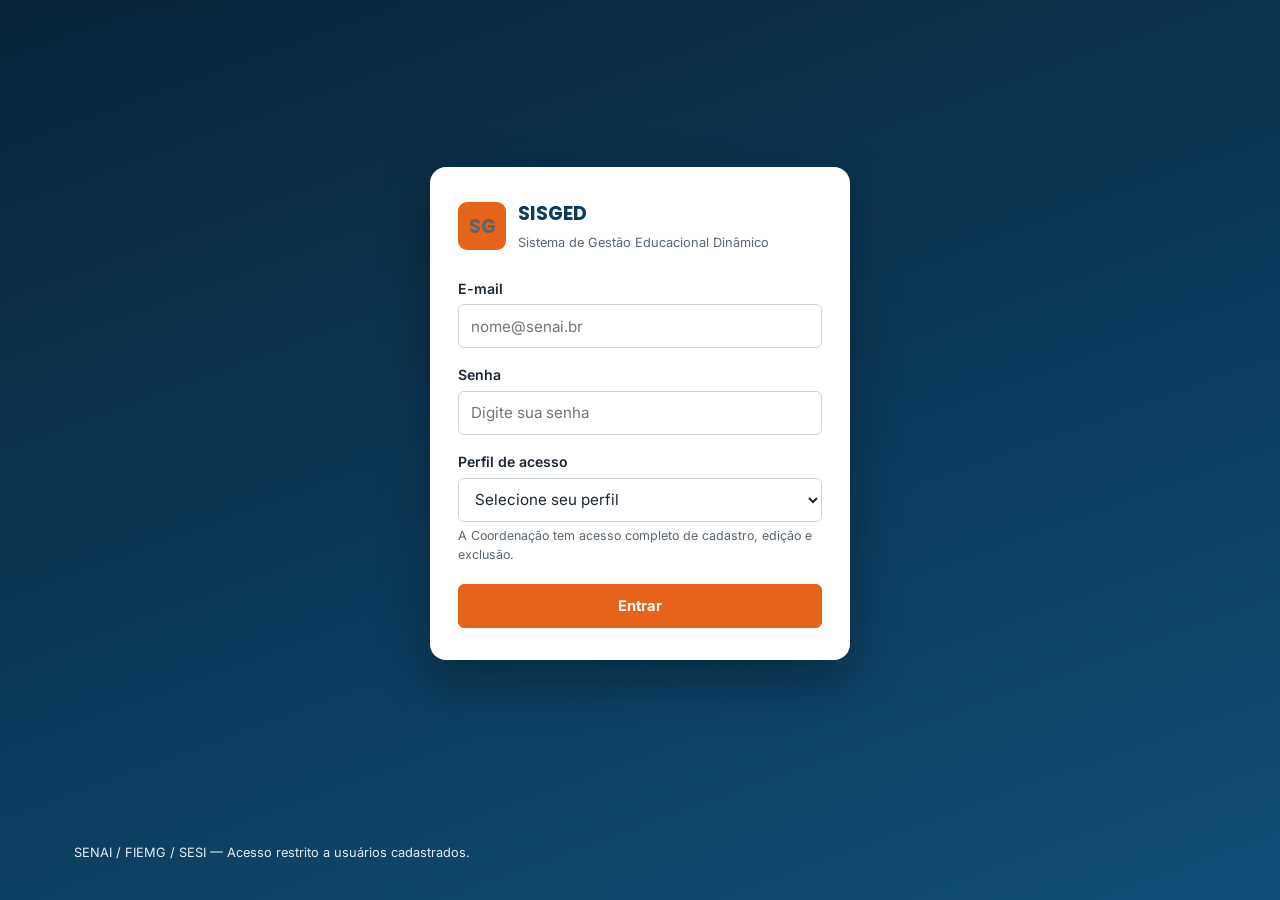
==== public/views/aulas.html @ 30b14d01 "refactor: move arquivos atualizados para a raiz do projeto" ====
<!DOCTYPE html>
<html lang="pt-BR">
<head>
  <meta charset="UTF-8">
  <meta name="viewport" content="width=device-width, initial-scale=1.0">
  <title>Aulas | SISGED — Sistema de Gestão Educacional Dinâmico</title>
  <meta name="description" content="Agendamento de aulas do SISGED: vincule turma, instrutor, sala, data e horário.">
  <meta name="robots" content="noindex">
  <link rel="stylesheet" href="../css/style.css">
</head>
<body>

  <a class="link-pular" href="#conteudo-principal">Pular para o conteúdo</a>

  <header class="cabecalho">
    <div class="cabecalho-topo">
      <a class="marca" href="turmas.html">
        <span class="marca-selo" aria-hidden="true">SG</span>
        <span class="marca-texto">
          <strong>SISGED</strong>
          <span>Gestão Educacional Dinâmica</span>
        </span>
      </a>
      <div class="cabecalho-acoes">
        <button type="button" id="btn-modo-escuro" class="botao-icone" aria-pressed="false">
          <span aria-hidden="true">🌙</span><span class="sr-only">Alternar modo escuro</span>
        </button>
        <button type="button" id="btn-modo-daltonico" class="botao-icone" aria-pressed="false">
          <span aria-hidden="true">◐</span><span class="sr-only">Alternar modo daltônico</span>
        </button>
        <button type="button" id="btn-logout" class="botao botao-secundario">Sair</button>
      </div>
    </div>
    <nav class="navegacao-principal" aria-label="Navegação principal">
      <ul>
        <li><a href="turmas.html">Turmas</a></li>
        <li><a href="aulas.html" aria-current="page">Aulas</a></li>
        <li><a href="salas.html">Salas</a></li>
        <li><a href="instrutores.html">Instrutores</a></li>
        <li><a href="relatorios.html">Relatórios</a></li>
      </ul>
    </nav>
  </header>

  <main id="conteudo-principal" class="conteudo">
    <div class="cabecalho-pagina">
      <div>
        <h1>Aulas</h1>
        <p>Agende aulas vinculando turma, instrutor, sala, data e horário.</p>
      </div>
      <span class="rodape-perfil">Acesso conforme perfil ativo</span>
    </div>

    <div class="grade-principal">
      <section class="painel" aria-labelledby="titulo-form-aula">
        <h2 id="titulo-form-aula">Agendar aula</h2>
        <p class="painel-descricao">Somente a Coordenação pode agendar, editar ou excluir aulas.</p>

        <form id="form-aula" novalidate>
          <input type="hidden" id="aula-id" name="id">

          <div class="campo">
            <label for="aula-turma-id">Turma</label>
            <select id="aula-turma-id" name="turma_id" required>
              <option value="">Selecione a Turma</option>
            </select>
          </div>

          <div class="campo">
            <label for="aula-instrutor-id">Instrutor</label>
            <select id="aula-instrutor-id" name="instrutor_id" required>
              <option value="">Selecione o Instrutor</option>
            </select>
          </div>

          <div class="campo">
            <label for="aula-sala-id">Sala</label>
            <select id="aula-sala-id" name="sala_id" required>
              <option value="">Selecione a Sala</option>
            </select>
          </div>

          <div class="campo">
            <label for="aula-data">Data da aula</label>
            <input type="date" id="aula-data" name="data" required>
          </div>

          <div class="linha-campos duas-colunas">
            <div class="campo">
              <label for="aula-hora-inicio">Horário de início</label>
              <input type="time" id="aula-hora-inicio" name="hora_inicio" required>
            </div>
            <div class="campo">
              <label for="aula-hora-fim">Horário de término</label>
              <input type="time" id="aula-hora-fim" name="hora_fim" required>
            </div>
          </div>

          <div class="acoes-formulario">
            <button type="submit" id="btn-salvar-aula" class="botao botao-primario">Agendar Aula</button>
          </div>
        </form>
      </section>

      <section class="painel" aria-labelledby="titulo-tabela-aulas">
        <div class="tabela-toolbar">
          <h2 id="titulo-tabela-aulas">Grade de aulas</h2>
          <div class="campo-busca">
            <label for="input-busca-tabela">Buscar</label>
            <input type="search" id="input-busca-tabela" placeholder="Filtrar por turma, instrutor ou sala...">
          </div>
        </div>

        <div class="tabela-wrapper">
          <table id="tabela-aulas">
            <caption class="sr-only">Grade de aulas agendadas, com turma, instrutor, sala, data e horário</caption>
            <thead>
              <tr>
                <th scope="col">ID</th>
                <th scope="col">Turma</th>
                <th scope="col">Instrutor</th>
                <th scope="col">Sala</th>
                <th scope="col">Data</th>
                <th scope="col">Horário</th>
                <th scope="col"><span class="sr-only">Ações</span></th>
              </tr>
            </thead>
            <tbody>
              <tr>
                <td colspan="7" class="estado-vazio">Carregando aulas…</td>
              </tr>
            </tbody>
          </table>
        </div>
      </section>
    </div>
  </main>

  <div id="modal-confirmar-exclusao" class="modal-fundo" role="alertdialog" aria-modal="true" aria-labelledby="modal-titulo-exclusao" hidden>
    <div class="modal-caixa">
      <h2 id="modal-titulo-exclusao">Confirmar exclusão</h2>
      <p>Esta ação não poderá ser desfeita. Deseja realmente excluir este registro?</p>
      <div class="modal-acoes">
        <button type="button" id="btn-cancelar-exclusao" class="botao botao-contorno">Cancelar</button>
        <button type="button" id="btn-confirmar-exclusao" class="botao botao-primario">Excluir</button>
      </div>
    </div>
  </div>

  <footer class="rodape">SISGED — Évora Dev · SENAI / FIEMG / SESI</footer>

  <div id="toast" class="toast" role="status" aria-live="polite" aria-atomic="true"></div>

  <script src="../js/integracao.js"></script>
  <script src="../js/permissoes.js"></script>
  <script src="../js/acessibilidade.js"></script>
  <script src="../js/aulas.js"></script>
</body>
</html>
---- public/css/style.css ----
/* =========================================================================
   SISGED — Sistema de Gestão Educacional Dinâmico
   Estilos globais — Mobile First / WCAG / Identidade visual FIEMG · SENAI
   =========================================================================
   Paleta inspirada nas cores institucionais do Sistema Indústria:
   azul (FIEMG/confiança) + laranja (SENAI/energia e inovação técnica).
   ========================================================================= */

@import url('https://fonts.googleapis.com/css2?family=Poppins:wght@600;700&family=Inter:wght@400;500;600;700&display=swap');

:root {
  /* --- Cor: base institucional --- */
  --azul-900: #082338;
  --azul-800: #0B3C5D;
  --azul-700: #114E78;
  --azul-600: #17679C;
  --azul-100: #E4EEF5;

  --laranja-700: #C74F0F;
  --laranja-600: #E8631A;
  --laranja-500: #F2833D;
  --laranja-100: #FDE7D8;

  --verde-600: #2E7D53;
  --verde-100: #E1F3E9;
  --vermelho-600: #C62E3D;
  --vermelho-100: #FBE4E6;

  --cinza-900: #1C2733;
  --cinza-700: #3B4854;
  --cinza-600: #5A6672;
  --cinza-300: #CBD3D9;
  --cinza-150: #E7ECEF;
  --cinza-100: #F4F6F8;
  --branco: #FFFFFF;

  /* --- Papéis semânticos (facilita modo escuro/daltônico) --- */
  --cor-fundo: var(--cinza-100);
  --cor-superficie: var(--branco);
  --cor-texto: var(--cinza-900);
  --cor-texto-suave: var(--cinza-600);
  --cor-borda: var(--cinza-300);

  --cor-primaria: var(--azul-800);
  --cor-primaria-hover: var(--azul-900);
  --cor-destaque: var(--laranja-600);
  --cor-destaque-hover: var(--laranja-700);
  --cor-destaque-texto: var(--branco);

  --cor-sucesso: var(--verde-600);
  --cor-sucesso-bg: var(--verde-100);
  --cor-erro: var(--vermelho-600);
  --cor-erro-bg: var(--vermelho-100);

  --fonte-titulo: 'Poppins', 'Segoe UI', sans-serif;
  --fonte-corpo: 'Inter', 'Segoe UI', sans-serif;

  --raio: 10px;
  --raio-pequeno: 6px;
  --sombra: 0 1px 3px rgba(8, 35, 56, 0.10), 0 1px 2px rgba(8, 35, 56, 0.08);
  --transicao: 160ms ease;
}

/* =========================================================================
   1. RESET E BASE
   ========================================================================= */

*, *::before, *::after { box-sizing: border-box; }

html {
  -webkit-text-size-adjust: 100%;
  scroll-behavior: smooth;
}

@media (prefers-reduced-motion: reduce) {
  html { scroll-behavior: auto; }
  *, *::before, *::after {
    animation-duration: 0.01ms !important;
    animation-iteration-count: 1 !important;
    transition-duration: 0.01ms !important;
  }
}

body {
  margin: 0;
  min-height: 100vh;
  font-family: var(--fonte-corpo);
  font-size: 1rem;
  line-height: 1.55;
  color: var(--cor-texto);
  background: var(--cor-fundo);
  transition: background-color var(--transicao), color var(--transicao);
}

h1, h2, h3, h4 {
  font-family: var(--fonte-titulo);
  color: var(--cor-primaria);
  line-height: 1.25;
  margin: 0 0 0.5em;
}

h1 { font-size: 1.5rem; }
h2 { font-size: 1.2rem; }
h3 { font-size: 1.05rem; }

p { margin: 0 0 1em; max-width: 68ch; }

a { color: var(--azul-700); }
a:hover { color: var(--laranja-600); }

img { max-width: 100%; display: block; }

.sr-only {
  position: absolute;
  width: 1px; height: 1px;
  padding: 0; margin: -1px;
  overflow: hidden;
  clip: rect(0, 0, 0, 0);
  white-space: nowrap;
  border: 0;
}

/* Foco visível — obrigatório para acessibilidade de teclado (WCAG 2.4.7) */
a:focus-visible,
button:focus-visible,
input:focus-visible,
select:focus-visible,
textarea:focus-visible,
[tabindex]:focus-visible {
  outline: 3px solid var(--laranja-600);
  outline-offset: 2px;
  border-radius: 4px;
}

.link-pular {
  position: absolute;
  left: 0.5rem;
  top: -3rem;
  background: var(--azul-900);
  color: var(--branco);
  padding: 0.75rem 1.25rem;
  border-radius: var(--raio-pequeno);
  z-index: 200;
  transition: top var(--transicao);
  text-decoration: none;
  font-weight: 600;
}
.link-pular:focus { top: 0.5rem; }

/* =========================================================================
   2. CABEÇALHO E NAVEGAÇÃO
   ========================================================================= */

.cabecalho {
  background: var(--cor-primaria);
  color: var(--branco);
  position: sticky;
  top: 0;
  z-index: 100;
  box-shadow: var(--sombra);
}

.cabecalho-topo {
  display: flex;
  align-items: center;
  justify-content: space-between;
  gap: 0.75rem;
  padding: 0.75rem 1rem;
  max-width: 1180px;
  margin: 0 auto;
}

.marca {
  display: flex;
  align-items: center;
  gap: 0.6rem;
  text-decoration: none;
  color: var(--branco);
}

.marca-selo {
  width: 40px;
  height: 40px;
  flex-shrink: 0;
  border-radius: 9px;
  background: var(--cor-destaque);
  display: flex;
  align-items: center;
  justify-content: center;
  font-family: var(--fonte-titulo);
  font-weight: 700;
  font-size: 1.05rem;
  color: var(--azul-900);
}

.marca-texto { line-height: 1.2; }
.marca-texto strong {
  display: block;
  font-family: var(--fonte-titulo);
  font-size: 1.05rem;
  letter-spacing: 0.01em;
}
.marca-texto span {
  display: block;
  font-size: 0.72rem;
  color: var(--laranja-100);
  font-weight: 500;
}

.cabecalho-acoes {
  display: flex;
  align-items: center;
  gap: 0.4rem;
}

.botao-icone {
  width: 40px;
  height: 40px;
  display: inline-flex;
  align-items: center;
  justify-content: center;
  background: rgba(255,255,255,0.08);
  border: 1px solid rgba(255,255,255,0.25);
  border-radius: var(--raio-pequeno);
  color: var(--branco);
  font-size: 1.1rem;
  cursor: pointer;
  transition: background var(--transicao), transform var(--transicao);
}
.botao-icone:hover { background: rgba(255,255,255,0.18); }
.botao-icone[aria-pressed="true"] {
  background: var(--cor-destaque);
  border-color: var(--cor-destaque);
  color: var(--azul-900);
}

.navegacao-principal {
  background: var(--azul-900);
  overflow-x: auto;
}
.navegacao-principal ul {
  list-style: none;
  display: flex;
  gap: 0.25rem;
  margin: 0;
  padding: 0 0.75rem;
  max-width: 1180px;
  margin-inline: auto;
}
.navegacao-principal a {
  display: inline-block;
  white-space: nowrap;
  padding: 0.8rem 0.9rem;
  color: var(--cinza-150);
  text-decoration: none;
  font-weight: 600;
  font-size: 0.9rem;
  border-bottom: 3px solid transparent;
}
.navegacao-principal a:hover {
  color: var(--branco);
  border-bottom-color: rgba(242, 131, 61, 0.5);
}
.navegacao-principal a[aria-current="page"] {
  color: var(--branco);
  border-bottom-color: var(--cor-destaque);
}

/* =========================================================================
   3. ESTRUTURA / LAYOUT PRINCIPAL
   ========================================================================= */

.conteudo {
  max-width: 1180px;
  margin: 0 auto;
  padding: 1.25rem 1rem 3rem;
}

.cabecalho-pagina {
  display: flex;
  flex-wrap: wrap;
  align-items: flex-end;
  justify-content: space-between;
  gap: 0.75rem;
  margin-bottom: 1.25rem;
  padding-bottom: 1rem;
  border-bottom: 1px solid var(--cor-borda);
}
.cabecalho-pagina p {
  margin: 0;
  color: var(--cor-texto-suave);
  font-size: 0.95rem;
}

.rodape-perfil {
  font-size: 0.85rem;
  color: var(--cor-texto-suave);
  background: var(--azul-100);
  border: 1px solid var(--cor-borda);
  padding: 0.35rem 0.7rem;
  border-radius: 999px;
}

.grade-principal {
  display: grid;
  gap: 1.5rem;
  grid-template-columns: 1fr;
}

@media (min-width: 900px) {
  .grade-principal {
    grid-template-columns: minmax(300px, 380px) 1fr;
    align-items: start;
  }
}

.painel {
  background: var(--cor-superficie);
  border: 1px solid var(--cor-borda);
  border-radius: var(--raio);
  box-shadow: var(--sombra);
  padding: 1.25rem;
}
.painel + .painel { margin-top: 1.5rem; }

.painel > h2 {
  margin-bottom: 0.2rem;
  font-size: 1.1rem;
}
.painel .painel-descricao {
  color: var(--cor-texto-suave);
  font-size: 0.88rem;
  margin-bottom: 1rem;
}

footer.rodape {
  text-align: center;
  padding: 1.5rem 1rem 2rem;
  color: var(--cor-texto-suave);
  font-size: 0.82rem;
}

/* =========================================================================
   4. FORMULÁRIOS
   ========================================================================= */

form { margin: 0; }

.campo {
  margin-bottom: 1rem;
}

.campo label {
  display: block;
  font-weight: 600;
  font-size: 0.88rem;
  color: var(--cor-texto);
  margin-bottom: 0.3rem;
}

.campo .campo-dica {
  display: block;
  font-weight: 400;
  font-size: 0.78rem;
  color: var(--cor-texto-suave);
  margin-top: 0.25rem;
}

input[type="text"],
input[type="email"],
input[type="password"],
input[type="date"],
input[type="time"],
input[type="number"],
input[type="search"],
select,
textarea {
  width: 100%;
  min-height: 44px;
  padding: 0.55rem 0.75rem;
  font-family: var(--fonte-corpo);
  font-size: 0.95rem;
  color: var(--cor-texto);
  background: var(--cor-superficie);
  border: 1.5px solid var(--cor-borda);
  border-radius: var(--raio-pequeno);
  transition: border-color var(--transicao), box-shadow var(--transicao);
}

input:hover, select:hover, textarea:hover { border-color: var(--cinza-600); }

input:focus, select:focus, textarea:focus {
  border-color: var(--azul-600);
  box-shadow: 0 0 0 3px var(--azul-100);
}

select { cursor: pointer; }

.linha-campos {
  display: grid;
  gap: 1rem;
  grid-template-columns: 1fr;
}
@media (min-width: 480px) {
  .linha-campos.duas-colunas { grid-template-columns: 1fr 1fr; }
}

.acoes-formulario {
  display: flex;
  flex-wrap: wrap;
  gap: 0.75rem;
  align-items: center;
  margin-top: 1.25rem;
}

.mensagem-erro {
  color: var(--cor-erro);
  background: var(--cor-erro-bg);
  border: 1px solid var(--cor-erro);
  border-radius: var(--raio-pequeno);
  padding: 0.6rem 0.8rem;
  font-size: 0.88rem;
  margin-top: 0.75rem;
  font-weight: 600;
}
.mensagem-erro:empty { display: none; }

/* =========================================================================
   5. BOTÕES
   ========================================================================= */

.botao {
  display: inline-flex;
  align-items: center;
  justify-content: center;
  gap: 0.4rem;
  min-height: 44px;
  padding: 0.6rem 1.25rem;
  font-family: var(--fonte-corpo);
  font-weight: 700;
  font-size: 0.92rem;
  border-radius: var(--raio-pequeno);
  border: 1.5px solid transparent;
  cursor: pointer;
  text-decoration: none;
  transition: background var(--transicao), border-color var(--transicao), transform 100ms ease;
}
.botao:active { transform: translateY(1px); }

.botao-primario {
  background: var(--cor-destaque);
  color: var(--cor-destaque-texto);
  border-color: var(--cor-destaque);
}
.botao-primario:hover { background: var(--cor-destaque-hover); border-color: var(--cor-destaque-hover); }

.botao-secundario {
  background: transparent;
  color: var(--branco);
  border-color: rgba(255,255,255,0.5);
}
.botao-secundario:hover { background: rgba(255,255,255,0.12); }

.botao-contorno {
  background: transparent;
  color: var(--cor-primaria);
  border-color: var(--azul-700);
}
.botao-contorno:hover { background: var(--azul-100); }

/* =========================================================================
   6. TABELAS
   ========================================================================= */

.tabela-wrapper {
  overflow-x: auto;
  border: 1px solid var(--cor-borda);
  border-radius: var(--raio);
  background: var(--cor-superficie);
}

table {
  width: 100%;
  border-collapse: collapse;
  min-width: 560px;
  font-size: 0.9rem;
}

caption {
  text-align: left;
  font-weight: 600;
  padding: 0.9rem 1rem 0;
  color: var(--cor-primaria);
}

thead th {
  position: sticky;
  top: 0;
  background: var(--azul-800);
  color: var(--branco);
  text-align: left;
  font-family: var(--fonte-titulo);
  font-weight: 600;
  font-size: 0.82rem;
  letter-spacing: 0.01em;
  padding: 0.75rem 1rem;
  white-space: nowrap;
}

tbody td {
  padding: 0.7rem 1rem;
  border-bottom: 1px solid var(--cor-borda);
  vertical-align: middle;
}

tbody tr:nth-child(even) { background: var(--cinza-100); }
tbody tr:hover { background: var(--azul-100); }

tbody tr:last-child td { border-bottom: none; }

table .btn-editar,
table .btn-deletar {
  min-height: 36px;
  padding: 0.4rem 0.75rem;
  font-size: 0.82rem;
  border-radius: var(--raio-pequeno);
  border: 1.5px solid transparent;
  cursor: pointer;
  font-weight: 700;
  margin-right: 0.4rem;
}
table .btn-editar {
  background: var(--azul-100);
  color: var(--azul-800);
  border-color: var(--azul-600);
}
table .btn-editar:hover { background: var(--azul-600); color: var(--branco); }

table .btn-deletar {
  background: var(--vermelho-100);
  color: var(--vermelho-600);
  border-color: var(--vermelho-600);
}
table .btn-deletar:hover { background: var(--vermelho-600); color: var(--branco); }

.tabela-toolbar {
  display: flex;
  flex-wrap: wrap;
  gap: 0.75rem;
  align-items: center;
  justify-content: space-between;
  margin-bottom: 0.75rem;
}
.tabela-toolbar .campo-busca {
  display: flex;
  align-items: center;
  gap: 0.5rem;
  flex: 1 1 240px;
}
.tabela-toolbar .campo-busca label { font-weight: 600; font-size: 0.85rem; white-space: nowrap; }
.tabela-toolbar input[type="search"] { min-height: 40px; }

.estado-vazio {
  text-align: center;
  padding: 2rem 1rem;
  color: var(--cor-texto-suave);
}

/* =========================================================================
   7. TOAST (NOTIFICAÇÕES)
   ========================================================================= */

.toast {
  position: fixed;
  left: 50%;
  bottom: 1.25rem;
  transform: translate(-50%, 150%);
  min-width: 260px;
  max-width: min(90vw, 420px);
  background: var(--cor-superficie);
  color: var(--cor-texto);
  border-left: 6px solid var(--cor-texto-suave);
  border-radius: var(--raio-pequeno);
  box-shadow: 0 8px 24px rgba(8, 35, 56, 0.25);
  padding: 0.85rem 1rem;
  font-size: 0.9rem;
  font-weight: 600;
  opacity: 0;
  transition: transform 220ms ease, opacity 220ms ease;
  z-index: 300;
}
@media (min-width: 640px) {
  .toast { left: auto; right: 1.5rem; bottom: 1.5rem; transform: translateY(150%); }
  .toast.mostrar { transform: translateY(0); }
}
.toast.mostrar { transform: translate(-50%, 0); opacity: 1; }

.toast.sucesso { border-left-color: var(--cor-sucesso); }
.toast.sucesso::before { content: "✓  "; color: var(--cor-sucesso); }
.toast.erro { border-left-color: var(--cor-erro); }
.toast.erro::before { content: "⚠  "; color: var(--cor-erro); }

/* =========================================================================
   8. MODAL DE CONFIRMAÇÃO
   ========================================================================= */

.modal-fundo {
  position: fixed;
  inset: 0;
  background: rgba(8, 35, 56, 0.55);
  display: flex;
  align-items: center;
  justify-content: center;
  padding: 1rem;
  z-index: 400;
}
.modal-fundo[hidden] { display: none; }

.modal-caixa {
  background: var(--cor-superficie);
  border-radius: var(--raio);
  max-width: 420px;
  width: 100%;
  padding: 1.5rem;
  box-shadow: 0 12px 32px rgba(8, 35, 56, 0.3);
}
.modal-caixa h2 { margin-bottom: 0.5rem; }
.modal-acoes {
  display: flex;
  justify-content: flex-end;
  gap: 0.75rem;
  margin-top: 1.5rem;
}

/* =========================================================================
   9. TELA DE LOGIN
   ========================================================================= */

.tela-login {
  min-height: 100vh;
  display: flex;
  flex-direction: column;
  background: linear-gradient(160deg, var(--azul-900) 0%, var(--azul-800) 55%, var(--azul-700) 100%);
}

.login-envolucro {
  flex: 1;
  display: flex;
  align-items: center;
  justify-content: center;
  padding: 2rem 1rem;
}

.login-cartao {
  width: 100%;
  max-width: 420px;
  background: var(--cor-superficie);
  border-radius: 16px;
  box-shadow: 0 20px 50px rgba(0,0,0,0.35);
  padding: 2rem 1.75rem;
}

.login-marca {
  display: flex;
  align-items: center;
  gap: 0.75rem;
  margin-bottom: 1.5rem;
}
.login-marca .marca-selo { width: 48px; height: 48px; font-size: 1.2rem; }
.login-marca strong {
  display: block;
  font-family: var(--fonte-titulo);
  font-size: 1.2rem;
  color: var(--cor-primaria);
}
.login-marca span { font-size: 0.8rem; color: var(--cor-texto-suave); }

.login-cartao .botao-primario { width: 100%; }

.login-rodape-info {
  text-align: center;
  color: var(--azul-100);
  font-size: 0.8rem;
  padding: 1rem 1rem 1.5rem;
}

/* =========================================================================
   10. MODO ESCURO (btn-modo-escuro)
   ========================================================================= */

body.modo-escuro {
  --cor-fundo: #0E1720;
  --cor-superficie: #172431;
  --cor-texto: #EAF0F5;
  --cor-texto-suave: #A9B7C4;
  --cor-borda: #2C3B49;
  --azul-100: #1E3245;
  --cinza-100: #1B2833;
  --vermelho-100: #3A1E22;
  --verde-100: #17301F;
}

body.modo-escuro .cabecalho,
body.modo-escuro .navegacao-principal { background: #071119; }

body.modo-escuro .login-cartao { background: var(--cor-superficie); }

body.modo-escuro thead th { background: #0A1D2E; }

body.modo-escuro .toast { background: #1E2C3A; color: var(--cor-texto); }

/* =========================================================================
   11. MODO DALTÔNICO (btn-modo-daltonico)
   Ajusta a paleta para reforçar contraste entre estados de sucesso/erro,
   evitando depender apenas do par vermelho/verde (problemático para
   deuteranopia/protanopia). Sucesso passa a usar um azul-petróleo e o
   erro um vermelho mais alaranjado, sempre reforçados por ícone (✓ / ⚠).
   ========================================================================= */

body.modo-daltonico {
  --cor-sucesso: #0A6E8C;
  --cor-sucesso-bg: #DCF0F5;
  --cor-erro: #B23A00;
  --cor-erro-bg: #FBE4D3;
  --cor-destaque: #E8631A;
}

body.modo-daltonico table .btn-editar {
  background: #FFFFFF;
  border-width: 2px;
}
body.modo-daltonico table .btn-deletar {
  border-width: 2px;
  background: #FFFFFF;
}
body.modo-daltonico table .btn-deletar::after { content: " ✕"; }
body.modo-daltonico table .btn-editar::after { content: " ✎"; }

/* =========================================================================
   12. UTILITÁRIOS E RESPONSIVIDADE GERAL
   ========================================================================= */

.somente-coordenacao { }

@media (min-width: 640px) {
  .cabecalho-topo { padding: 0.85rem 1.5rem; }
  .conteudo { padding: 2rem 1.5rem 4rem; }
  h1 { font-size: 1.75rem; }
}

@media print {
  .cabecalho, .navegacao-principal, .acoes-formulario, .painel form,
  table .btn-editar, table .btn-deletar, .toast, .tabela-toolbar { display: none !important; }
}
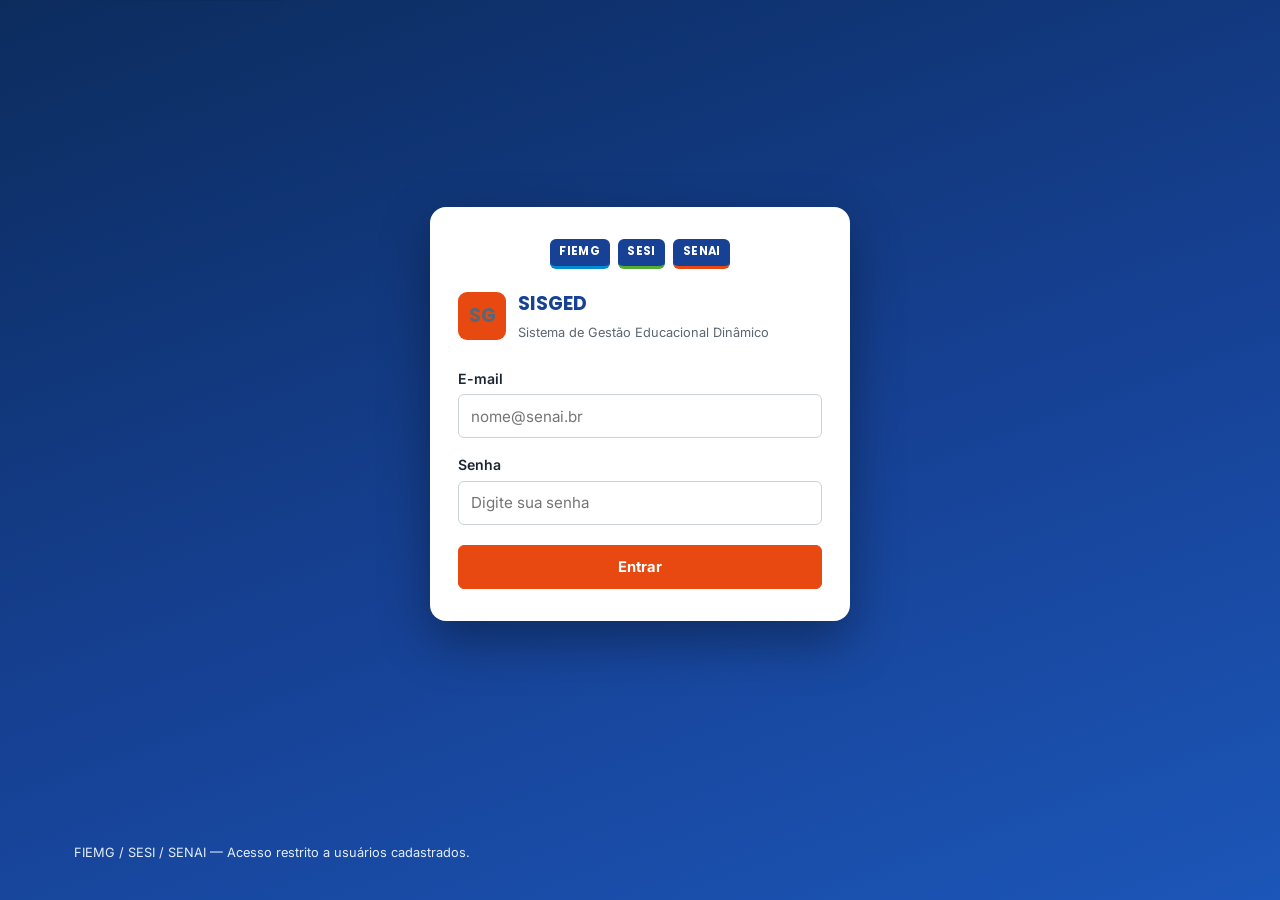
==== commit 2dd2da02: "ajustes técnicos" ====
--- a/public/views/aulas.html
+++ b/public/views/aulas.html
@@ -37,7 +37,7 @@
         <li><a href="aulas.html" aria-current="page">Aulas</a></li>
         <li><a href="salas.html">Salas</a></li>
         <li><a href="instrutores.html">Instrutores</a></li>
-        <li><a href="relatorios.html">Relatórios</a></li>
+        <li><a href="consultas.html">Consultas</a></li>
       </ul>
     </nav>
   </header>
@@ -107,17 +107,18 @@
           <h2 id="titulo-tabela-aulas">Grade de aulas</h2>
           <div class="campo-busca">
             <label for="input-busca-tabela">Buscar</label>
-            <input type="search" id="input-busca-tabela" placeholder="Filtrar por turma, instrutor ou sala...">
+            <input type="search" id="input-busca-tabela" placeholder="Filtrar por turma, curso, instrutor ou sala...">
           </div>
         </div>
 
         <div class="tabela-wrapper">
           <table id="tabela-aulas">
-            <caption class="sr-only">Grade de aulas agendadas, com turma, instrutor, sala, data e horário</caption>
+            <caption class="sr-only">Grade de aulas agendadas, com turma, curso, instrutor, sala, data e horário</caption>
             <thead>
               <tr>
                 <th scope="col">ID</th>
                 <th scope="col">Turma</th>
+                <th scope="col">Curso</th>
                 <th scope="col">Instrutor</th>
                 <th scope="col">Sala</th>
                 <th scope="col">Data</th>
@@ -127,7 +128,7 @@
             </thead>
             <tbody>
               <tr>
-                <td colspan="7" class="estado-vazio">Carregando aulas…</td>
+                <td colspan="8" class="estado-vazio">Carregando aulas…</td>
               </tr>
             </tbody>
           </table>
@@ -147,7 +148,7 @@
     </div>
   </div>
 
-  <footer class="rodape">SISGED — Évora Dev · SENAI / FIEMG / SESI</footer>
+  <footer class="rodape">SISGED — Évora Dev · FIEMG / SESI / SENAI</footer>
 
   <div id="toast" class="toast" role="status" aria-live="polite" aria-atomic="true"></div>
 
--- a/public/css/style.css
+++ b/public/css/style.css
@@ -1,28 +1,35 @@
 /* =========================================================================
    SISGED — Sistema de Gestão Educacional Dinâmico
-   Estilos globais — Mobile First / WCAG / Identidade visual FIEMG · SENAI
+   Estilos globais — Mobile First / WCAG / Identidade visual FIEMG · SESI · SENAI
    =========================================================================
-   Paleta inspirada nas cores institucionais do Sistema Indústria:
-   azul (FIEMG/confiança) + laranja (SENAI/energia e inovação técnica).
+   Paleta baseada no Manual de Marcas do Sistema Indústria (CNI/SESI/SENAI/
+   IEL, versão 2024): azul escuro #164194 e azul claro #008BD2 como base
+   institucional comum; laranja #E84910 é o detalhe de marca do SENAI,
+   verde #52AE32 é o detalhe de marca do SESI.
    ========================================================================= */
 
 @import url('https://fonts.googleapis.com/css2?family=Poppins:wght@600;700&family=Inter:wght@400;500;600;700&display=swap');
 
 :root {
-  /* --- Cor: base institucional --- */
-  --azul-900: #082338;
-  --azul-800: #0B3C5D;
-  --azul-700: #114E78;
-  --azul-600: #17679C;
-  --azul-100: #E4EEF5;
-
-  --laranja-700: #C74F0F;
-  --laranja-600: #E8631A;
-  --laranja-500: #F2833D;
-  --laranja-100: #FDE7D8;
-
-  --verde-600: #2E7D53;
-  --verde-100: #E1F3E9;
+  /* --- Cor: base institucional ---
+     Valores oficiais do Manual de Marcas do Sistema Indústria (CNI/SESI/
+     SENAI/IEL, 2024): azul escuro e azul claro são a base comum; o laranja
+     é o detalhe de marca do SENAI, o verde é o detalhe de marca do SESI. */
+  --azul-900: #0C2C5E;
+  --azul-800: #164194; /* oficial — Sistema Indústria / CNI */
+  --azul-700: #1C56B8;
+  --azul-600: #008BD2; /* oficial — "Azul Claro" do manual */
+  --azul-100: #E3EEF9;
+
+  --laranja-700: #C13B0C;
+  --laranja-600: #E84910; /* oficial — detalhe de marca do SENAI */
+  --laranja-500: #F26B3D;
+  --laranja-100: #FCE0D6;
+
+  --verde-700: #3D8A26; /* tom escurecido do verde oficial, usado em texto/ícone (contraste) */
+  --verde-600: #52AE32; /* oficial — detalhe de marca do SESI (uso decorativo) */
+  --verde-100: #E3F4DC;
+
   --vermelho-600: #C62E3D;
   --vermelho-100: #FBE4E6;
 
@@ -47,7 +54,7 @@
   --cor-destaque-hover: var(--laranja-700);
   --cor-destaque-texto: var(--branco);
 
-  --cor-sucesso: var(--verde-600);
+  --cor-sucesso: var(--verde-700);
   --cor-sucesso-bg: var(--verde-100);
   --cor-erro: var(--vermelho-600);
   --cor-erro-bg: var(--vermelho-100);
@@ -105,8 +112,8 @@
 
 p { margin: 0 0 1em; max-width: 68ch; }
 
-a { color: var(--azul-700); }
-a:hover { color: var(--laranja-600); }
+a { color: var(--cor-primaria); }
+a:hover { color: var(--cor-destaque); }
 
 img { max-width: 100%; display: block; }
 
@@ -234,6 +241,14 @@
   color: var(--azul-900);
 }
 
+.usuario-logado {
+  font-size: 0.82rem;
+  color: var(--branco);
+  opacity: 0.9;
+  white-space: nowrap;
+  margin-right: 0.25rem;
+}
+
 .navegacao-principal {
   background: var(--azul-900);
   overflow-x: auto;
@@ -307,9 +322,13 @@
   grid-template-columns: 1fr;
 }
 
+.grade-principal > * {
+  min-width: 0; /* evita que o item do grid (ex.: painel com tabela larga) estoure a largura da tela no mobile */
+}
+
 @media (min-width: 900px) {
   .grade-principal {
-    grid-template-columns: minmax(300px, 380px) 1fr;
+    grid-template-columns: minmax(260px, 300px) 1fr;
     align-items: start;
   }
 }
@@ -348,6 +367,42 @@
 
 .campo {
   margin-bottom: 1rem;
+}
+
+/* ---- Filtros da tela de Consultas (layout horizontal compacto) ----
+   Grid fluido: no desktop os campos ficam lado a lado; abaixo de ~700px
+   cada um ocupa a linha inteira automaticamente. */
+.filtros-consulta {
+  display: grid;
+  grid-template-columns: repeat(auto-fit, minmax(150px, 1fr));
+  gap: 0.75rem 1rem;
+  align-items: end;
+}
+
+.filtros-consulta .campo {
+  margin-bottom: 0; /* o gap do grid já cuida do espaçamento */
+  min-width: 0;
+}
+
+/* Turma recebe mais espaço: nomes/códigos de turma são mais longos */
+.filtros-consulta .campo-turma {
+  grid-column: span 2;
+}
+
+.filtros-consulta .campo-acao {
+  display: flex;
+  align-items: flex-end;
+}
+
+.filtros-consulta .campo-acao .botao {
+  width: 100%;
+  white-space: nowrap;
+}
+
+@media (max-width: 700px) {
+  .filtros-consulta .campo-turma {
+    grid-column: span 1;
+  }
 }
 
 .campo label {
@@ -394,15 +449,65 @@
   box-shadow: 0 0 0 3px var(--azul-100);
 }
 
+/* Ajuste específico para campos de horário */
+input[type="time"] {
+  width: 100%;
+  min-width: 0;
+  max-width: 100%;
+  box-sizing: border-box;
+  padding: 0.55rem 0.5rem;
+}
+
+/* Evita que o texto do label quebre em duas linhas */
+.linha-campos.duas-colunas .campo label {
+  white-space: nowrap;
+}
+
+/* Ajusta os elementos internos do campo de horário no Chrome/Edge */
+input[type="time"]::-webkit-datetime-edit {
+  padding: 0;
+}
+
+input[type="time"]::-webkit-datetime-edit-fields-wrapper {
+  padding: 0;
+}
+
+input[type="time"]::-webkit-calendar-picker-indicator {
+  margin-left: auto;
+  cursor: pointer;
+}
+
 select { cursor: pointer; }
 
 .linha-campos {
   display: grid;
+  grid-template-columns: 1fr;
   gap: 1rem;
-  grid-template-columns: 1fr;
-}
-@media (min-width: 480px) {
-  .linha-campos.duas-colunas { grid-template-columns: 1fr 1fr; }
+  width: 100%;
+  min-width: 0;
+}
+
+.linha-campos.duas-colunas {
+  grid-template-columns: repeat(2, minmax(0, 1fr));
+}
+
+.linha-campos > .campo {
+  min-width: 0;
+  width: 100%;
+}
+
+.linha-campos > .campo input,
+.linha-campos > .campo select,
+.linha-campos > .campo textarea {
+  width: 100%;
+  max-width: 100%;
+  min-width: 0;
+}
+
+@media (max-width: 479px) {
+  .linha-campos.duas-colunas {
+    grid-template-columns: 1fr;
+  }
 }
 
 .acoes-formulario {
@@ -464,7 +569,7 @@
 .botao-contorno {
   background: transparent;
   color: var(--cor-primaria);
-  border-color: var(--azul-700);
+  border-color: var(--cor-primaria);
 }
 .botao-contorno:hover { background: var(--azul-100); }
 
@@ -501,16 +606,24 @@
   text-align: left;
   font-family: var(--fonte-titulo);
   font-weight: 600;
-  font-size: 0.82rem;
+  font-size: 0.8rem;
   letter-spacing: 0.01em;
-  padding: 0.75rem 1rem;
+  padding: 0.65rem 0.65rem;
   white-space: nowrap;
 }
 
 tbody td {
-  padding: 0.7rem 1rem;
+  padding: 0.55rem 0.65rem;
   border-bottom: 1px solid var(--cor-borda);
   vertical-align: middle;
+  max-width: 220px;
+  overflow-wrap: break-word;
+}
+
+/* A coluna de Ações não deve encolher — os botões precisam do espaço deles */
+tbody td:last-child {
+  max-width: none;
+  white-space: nowrap;
 }
 
 tbody tr:nth-child(even) { background: var(--cinza-100); }
@@ -520,15 +633,27 @@
 
 table .btn-editar,
 table .btn-deletar {
-  min-height: 36px;
-  padding: 0.4rem 0.75rem;
-  font-size: 0.82rem;
+  min-height: 34px;
+  min-width: 88px; /* mesma largura para os dois, independente do texto */
+  padding: 0.35rem 0.6rem;
+  font-size: 0.78rem;
   border-radius: var(--raio-pequeno);
   border: 1.5px solid transparent;
   cursor: pointer;
   font-weight: 700;
-  margin-right: 0.4rem;
-}
+  margin-right: 0.35rem;
+  display: inline-flex;
+  align-items: center;
+  justify-content: center;
+  gap: 0.3rem;
+  box-sizing: border-box;
+  vertical-align: middle;
+}
+
+/* Ícones de reforço, presentes em todos os modos (não só no daltônico) */
+table .btn-editar::after { content: " ✎"; }
+table .btn-deletar::after { content: " ✕"; }
+
 table .btn-editar {
   background: var(--azul-100);
   color: var(--azul-800);
@@ -537,11 +662,11 @@
 table .btn-editar:hover { background: var(--azul-600); color: var(--branco); }
 
 table .btn-deletar {
-  background: var(--vermelho-100);
-  color: var(--vermelho-600);
-  border-color: var(--vermelho-600);
-}
-table .btn-deletar:hover { background: var(--vermelho-600); color: var(--branco); }
+  background: var(--cor-erro-bg);
+  color: var(--cor-erro);
+  border-color: var(--cor-erro);
+}
+table .btn-deletar:hover { background: var(--cor-erro); color: var(--branco); }
 
 .tabela-toolbar {
   display: flex;
@@ -666,6 +791,33 @@
   gap: 0.75rem;
   margin-bottom: 1.5rem;
 }
+
+.logo-industria {
+  display: flex;
+  justify-content: center;
+  margin-bottom: 1.25rem;
+}
+.logo-industria img { max-height: 40px; width: auto; }
+.logo-industria-fallback {
+  display: none; /* trocado para 'flex' via onerror quando a imagem real não existe */
+  gap: 0.5rem;
+  flex-wrap: wrap;
+  justify-content: center;
+}
+.logo-industria-fallback .chip {
+  font-family: var(--fonte-titulo);
+  font-weight: 700;
+  font-size: 0.72rem;
+  letter-spacing: 0.03em;
+  color: var(--branco);
+  background: var(--azul-800);
+  padding: 0.3rem 0.6rem;
+  border-radius: var(--raio-pequeno);
+  border-bottom: 3px solid transparent;
+}
+.logo-industria-fallback .chip-fiemg { border-bottom-color: var(--azul-600); }
+.logo-industria-fallback .chip-sesi { border-bottom-color: var(--verde-600); }
+.logo-industria-fallback .chip-senai { border-bottom-color: var(--laranja-600); }
 .login-marca .marca-selo { width: 48px; height: 48px; font-size: 1.2rem; }
 .login-marca strong {
   display: block;
@@ -694,12 +846,21 @@
   --cor-texto: #EAF0F5;
   --cor-texto-suave: #A9B7C4;
   --cor-borda: #2C3B49;
+  --cor-primaria: #4DB8E8; /* tom claro do azul oficial (#008BD2), legível em fundo escuro */
   --azul-100: #1E3245;
   --cinza-100: #1B2833;
   --vermelho-100: #3A1E22;
   --verde-100: #17301F;
 }
 
+/* Ícones nativos do navegador (calendário, relógio) vêm sempre pretos e
+   ficam invisíveis sobre os campos escuros — invertemos para clarear. */
+body.modo-escuro input[type="date"]::-webkit-calendar-picker-indicator,
+body.modo-escuro input[type="time"]::-webkit-calendar-picker-indicator {
+  filter: invert(0.9);
+  cursor: pointer;
+}
+
 body.modo-escuro .cabecalho,
 body.modo-escuro .navegacao-principal { background: #071119; }
 
@@ -707,7 +868,39 @@
 
 body.modo-escuro thead th { background: #0A1D2E; }
 
+/* O anel de foco usa --azul-100 como glow; no escuro essa variável fica
+   escura e o anel some. Usamos uma cor clara fixa só para o glow. */
+body.modo-escuro input:focus,
+body.modo-escuro select:focus,
+body.modo-escuro textarea:focus {
+  border-color: var(--azul-600);
+  box-shadow: 0 0 0 3px rgba(0, 139, 210, 0.35);
+}
+
 body.modo-escuro .toast { background: #1E2C3A; color: var(--cor-texto); }
+
+/* No modo escuro o fundo do botão Editar fica escuro (--azul-100 é
+   redefinido acima), então o texto precisa clarear junto — senão fica
+   azul escuro sobre azul escuro e some. O mesmo vale para o Excluir. */
+body.modo-escuro table .btn-editar {
+  background: #1E3245;
+  color: #9FD0F0;
+  border-color: #4E8FC0;
+}
+body.modo-escuro table .btn-editar:hover {
+  background: #4E8FC0;
+  color: #0A1622;
+}
+
+body.modo-escuro table .btn-deletar {
+  background: #3A1E22;
+  color: #F5A99B;
+  border-color: #C4614F;
+}
+body.modo-escuro table .btn-deletar:hover {
+  background: #C4614F;
+  color: #1A0E0C;
+}
 
 /* =========================================================================
    11. MODO DALTÔNICO (btn-modo-daltonico)
@@ -722,25 +915,24 @@
   --cor-sucesso-bg: #DCF0F5;
   --cor-erro: #B23A00;
   --cor-erro-bg: #FBE4D3;
-  --cor-destaque: #E8631A;
-}
-
+  --cor-destaque: #8A6D00;
+  --cor-destaque-hover: #6E5700;
+}
+
+/* Os ícones (✎ / ✕) já são aplicados em todos os modos; aqui só reforçamos
+   a borda, para não depender apenas da cor. */
 body.modo-daltonico table .btn-editar {
-  background: #FFFFFF;
   border-width: 2px;
 }
 body.modo-daltonico table .btn-deletar {
   border-width: 2px;
-  background: #FFFFFF;
-}
-body.modo-daltonico table .btn-deletar::after { content: " ✕"; }
-body.modo-daltonico table .btn-editar::after { content: " ✎"; }
+}
 
 /* =========================================================================
    12. UTILITÁRIOS E RESPONSIVIDADE GERAL
    ========================================================================= */
 
-.somente-coordenacao { }
+.somente-coordenacao { display: none; }
 
 @media (min-width: 640px) {
   .cabecalho-topo { padding: 0.85rem 1.5rem; }
@@ -748,6 +940,10 @@
   h1 { font-size: 1.75rem; }
 }
 
+@media (max-width: 480px) {
+  .usuario-logado { display: none; }
+}
+
 @media print {
   .cabecalho, .navegacao-principal, .acoes-formulario, .painel form,
   table .btn-editar, table .btn-deletar, .toast, .tabela-toolbar { display: none !important; }
